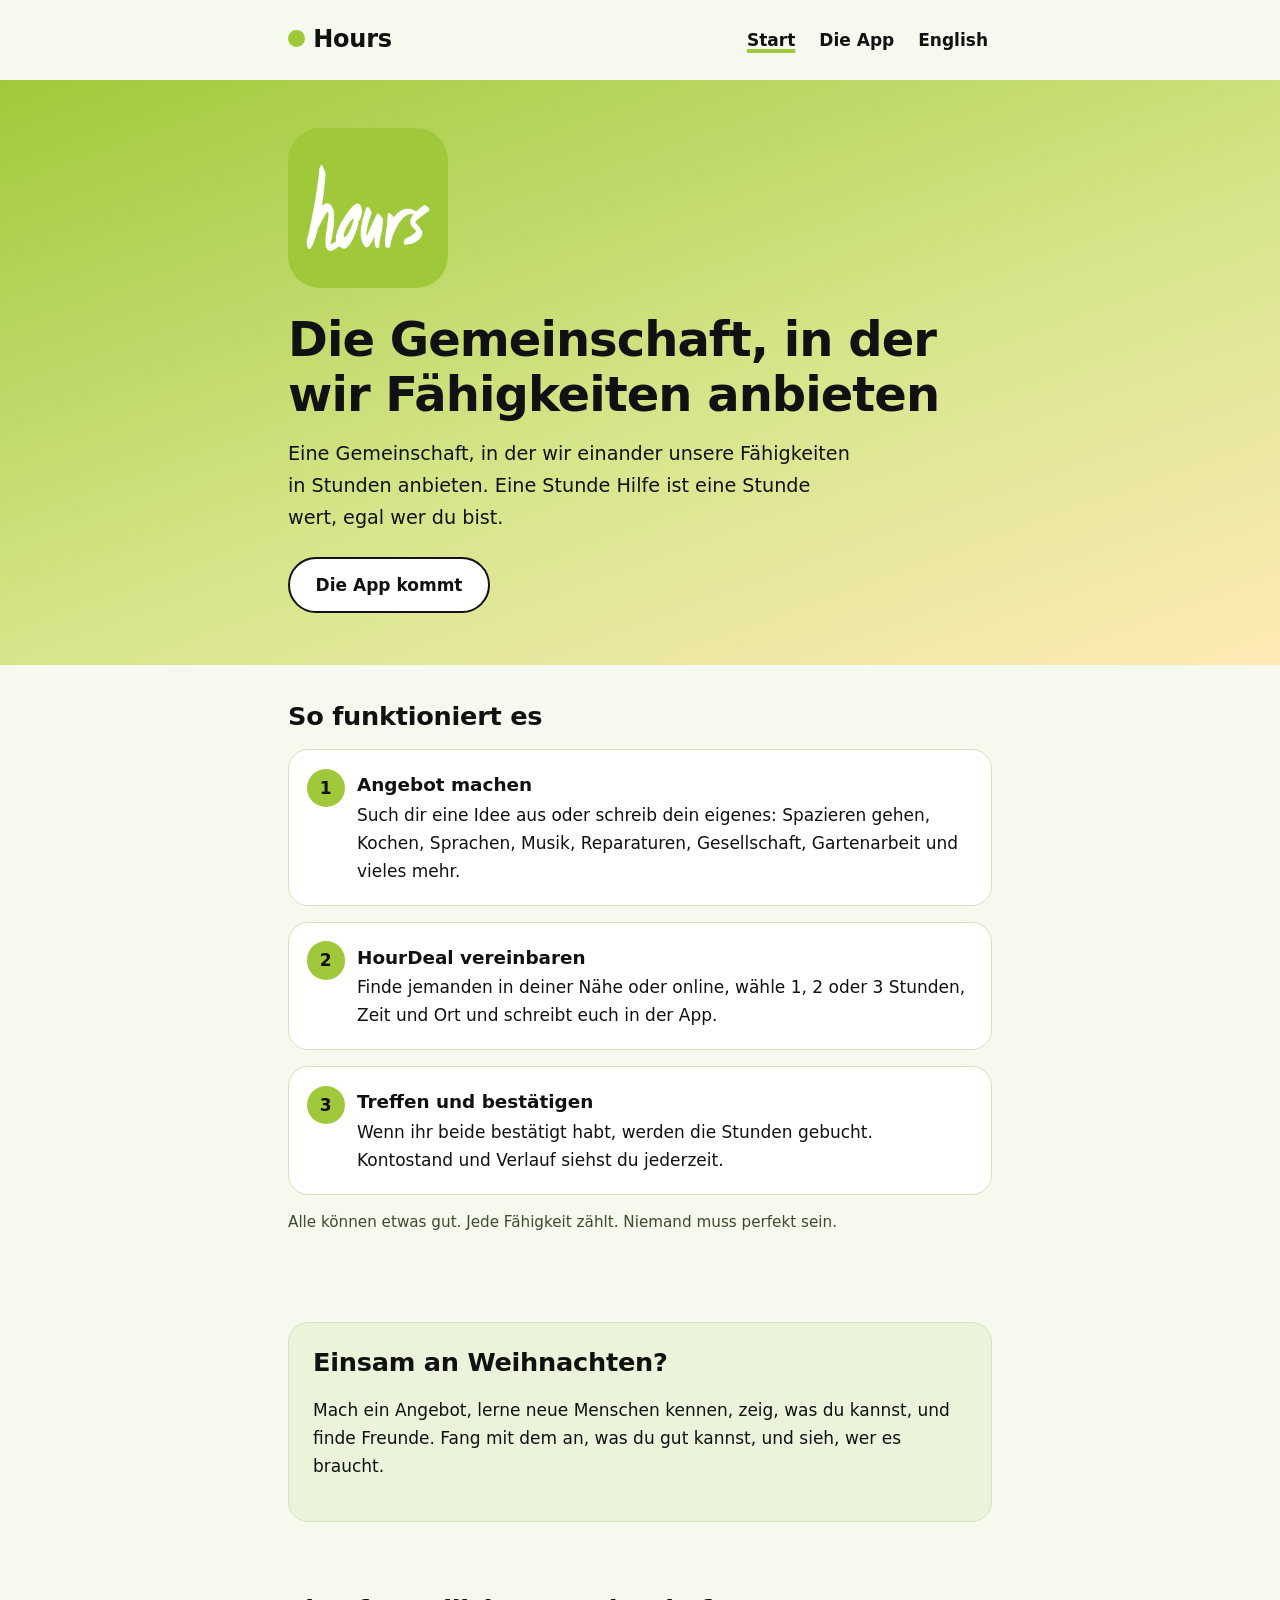
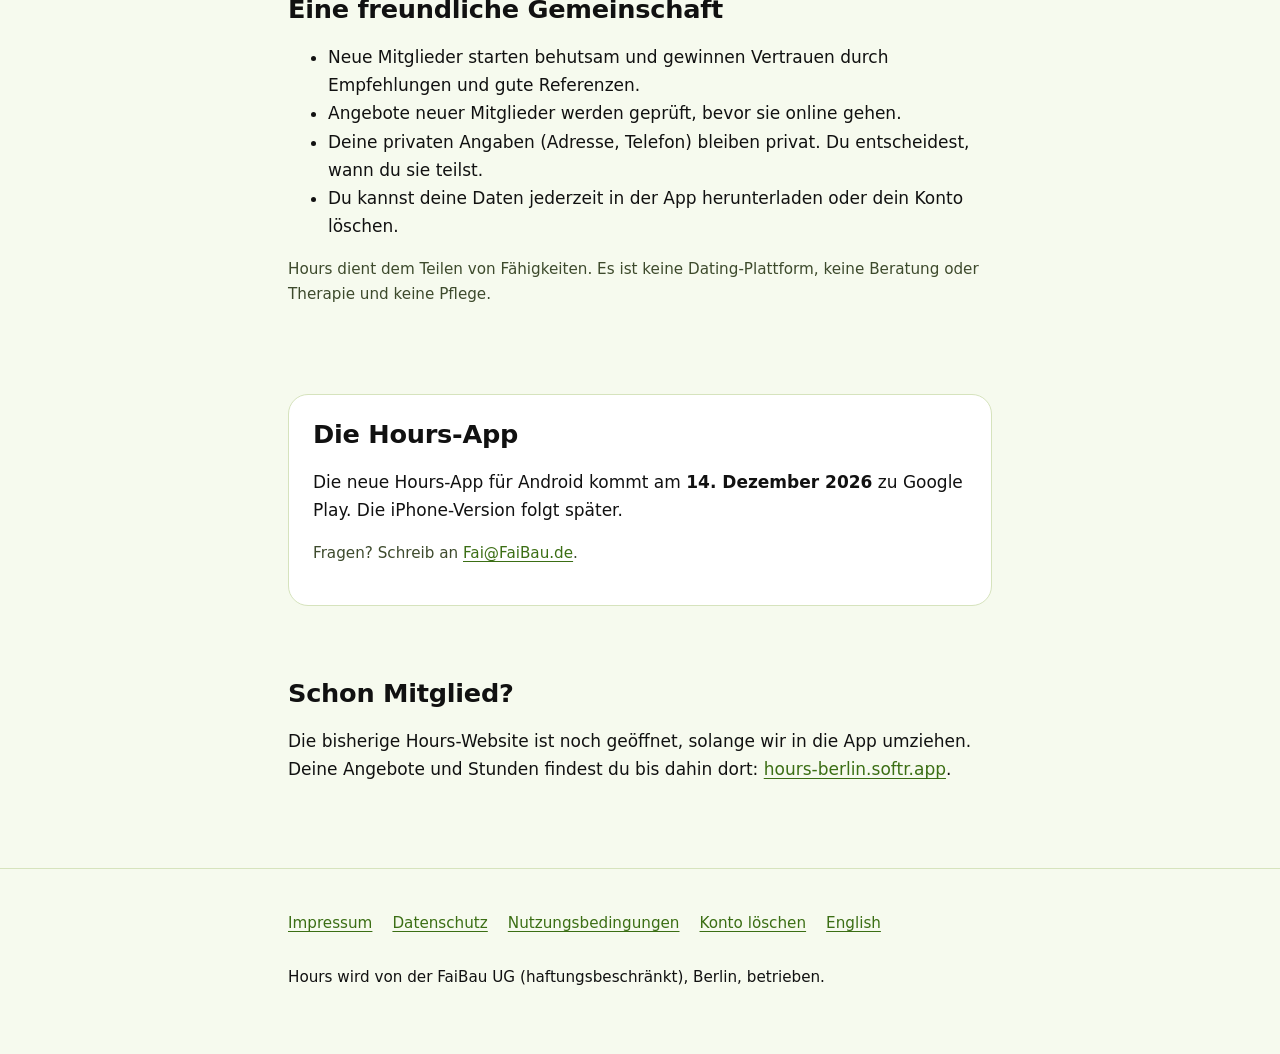
==== de/index.html @ 03f95333 "Hours website: home, legal pages, account deletion" ====
<!doctype html>
<!--
  German Hours home page (hours.berlin/de/). Published on GitHub Pages from the public repo
  FaiBau/hours-site; the source of truth is site/ in FaiBau/hours-app (docs/LANDING_PAGE.md).
-->
<html lang="de">
<head>
<meta charset="utf-8">
<meta name="viewport" content="width=device-width, initial-scale=1">
<title>Hours – die Gemeinschaft, in der wir Fähigkeiten anbieten</title>
<meta name="description" content="Hours ist die Gemeinschaft, in der wir einander unsere Fähigkeiten in Stunden anbieten. Die App kommt am 14. Dezember zu Google Play.">
<link rel="alternate" hreflang="en" href="../index.html">
<link rel="icon" href="../hours-logo.png">
<link rel="stylesheet" href="../style.css">
</head>
<body>
<a class="skip" href="#main">Zum Inhalt springen</a>
<header class="site"><div class="wrap">
  <a class="brand" href="index.html"><span aria-hidden="true"></span>Hours</a>
  <nav aria-label="Hauptmenü"><ul>
    <li><a href="index.html" aria-current="page">Start</a></li>
    <li><a href="#app">Die App</a></li>
    <li><a href="../index.html" lang="en" hreflang="en">English</a></li>
  </ul></nav>
</div></header>

<main id="main">
<div class="hero"><div class="wrap">
  <img class="logo" src="../hours-logo.png" width="160" height="160" alt="Hours-Logo: das Wort hours, handgeschrieben in Weiß auf Hellgrün">
  <h1>Die Gemeinschaft, in der wir Fähigkeiten anbieten</h1>
  <p>Eine Gemeinschaft, in der wir einander unsere Fähigkeiten in Stunden anbieten. Eine Stunde Hilfe ist eine Stunde wert, egal wer du bist.</p>
  <a class="btn" href="#app">Die App kommt</a>
</div></div>

<section aria-labelledby="how"><div class="wrap">
  <h2 id="how">So funktioniert es</h2>
  <ol class="steps">
    <li><strong>Angebot machen</strong>Such dir eine Idee aus oder schreib dein eigenes: Spazieren gehen, Kochen, Sprachen, Musik, Reparaturen, Gesellschaft, Gartenarbeit und vieles mehr.</li>
    <li><strong>HourDeal vereinbaren</strong>Finde jemanden in deiner Nähe oder online, wähle 1, 2 oder 3 Stunden, Zeit und Ort und schreibt euch in der App.</li>
    <li><strong>Treffen und bestätigen</strong>Wenn ihr beide bestätigt habt, werden die Stunden gebucht. Kontostand und Verlauf siehst du jederzeit.</li>
  </ol>
  <p class="note">Alle können etwas gut. Jede Fähigkeit zählt. Niemand muss perfekt sein.</p>
</div></section>

<section aria-labelledby="xmas"><div class="wrap">
  <div class="card soft">
    <h2 id="xmas">Einsam an Weihnachten?</h2>
    <p>Mach ein Angebot, lerne neue Menschen kennen, zeig, was du kannst, und finde Freunde. Fang mit dem an, was du gut kannst, und sieh, wer es braucht.</p>
  </div>
</div></section>

<section aria-labelledby="kind"><div class="wrap">
  <h2 id="kind">Eine freundliche Gemeinschaft</h2>
  <ul>
    <li>Neue Mitglieder starten behutsam und gewinnen Vertrauen durch Empfehlungen und gute Referenzen.</li>
    <li>Angebote neuer Mitglieder werden geprüft, bevor sie online gehen.</li>
    <li>Deine privaten Angaben (Adresse, Telefon) bleiben privat. Du entscheidest, wann du sie teilst.</li>
    <li>Du kannst deine Daten jederzeit in der App herunterladen oder dein Konto löschen.</li>
  </ul>
  <p class="note">Hours dient dem Teilen von Fähigkeiten. Es ist keine Dating-Plattform, keine Beratung oder Therapie und keine Pflege.</p>
</div></section>

<section id="app" aria-labelledby="app-h"><div class="wrap">
  <div class="card">
    <h2 id="app-h">Die Hours-App</h2>
    <p>Die neue Hours-App für Android kommt am <strong>14. Dezember 2026</strong> zu Google Play. Die iPhone-Version folgt später.</p>
    <p class="note">Fragen? Schreib an <a href="mailto:Fai@FaiBau.de">Fai@FaiBau.de</a>.</p>
  </div>
</div></section>

<section aria-labelledby="old-h"><div class="wrap">
  <h2 id="old-h">Schon Mitglied?</h2>
  <p>Die bisherige Hours-Website ist noch geöffnet, solange wir in die App umziehen. Deine Angebote und Stunden findest du bis dahin dort: <a href="https://hours-berlin.softr.app">hours-berlin.softr.app</a>.</p>
</div></section>
</main>

<footer class="site"><div class="wrap">
  <ul>
    <li><a href="impressum.html">Impressum</a></li>
    <li><a href="datenschutz.html">Datenschutz</a></li>
    <li><a href="nutzungsbedingungen.html">Nutzungsbedingungen</a></li>
    <li><a href="konto-loeschen.html">Konto löschen</a></li>
    <li><a href="../index.html" lang="en" hreflang="en">English</a></li>
  </ul>
  <p>Hours wird von der FaiBau UG (haftungsbeschränkt), Berlin, betrieben.</p>
</div></footer>
</body>
</html>
---- style.css ----
/* Hours landing page: Meadow look. Lime is a fill colour, so text on it is always ink (never white). */
:root {
  --lime: #9fc93a;
  --lime-soft: #e9f4db;
  --lime-wash: #f6faee;
  --peach: #ffeab6;
  --ink: #111111;
  --ink-soft: #3d4a2c;
  --green: #3b6e14;
  --amber-bg: #fae39e;
  --amber-text: #4a3600;
  --card: #ffffff;
  --line: #d6e3bd;
  --radius: 20px;
}
@media (prefers-color-scheme: dark) {
  :root {
    --lime-wash: #162010;
    --lime-soft: #1f2d15;
    --card: #1c2814;
    --ink: #f2f7e8;
    --ink-soft: #c9d6b3;
    --green: #b9e06a;
    --line: #34482a;
  }
}
*, *::before, *::after { box-sizing: border-box; }
html { scroll-behavior: smooth; }
@media (prefers-reduced-motion: reduce) { html { scroll-behavior: auto; } * { transition: none !important; } }
body {
  margin: 0;
  background: var(--lime-wash);
  color: var(--ink);
  font: 1.0625rem/1.65 system-ui, -apple-system, "Segoe UI", Roboto, sans-serif;
}
.skip { position: absolute; left: -999px; top: 0; background: var(--ink); color: var(--lime-wash); padding: .75rem 1rem; z-index: 10; }
.skip:focus { left: 1rem; top: 1rem; }
a { color: var(--green); text-underline-offset: .18em; }
a:focus-visible, button:focus-visible { outline: 3px solid var(--ink); outline-offset: 3px; border-radius: 6px; }
.wrap { max-width: 46rem; margin: 0 auto; padding: 0 16px; }

/* Logo in the hero. */
.hero .logo { display: block; width: 160px; height: 160px; border-radius: 32px; margin: 0 0 1.5rem; }

header.site { padding: 1rem 0; }
header.site .wrap { display: flex; flex-wrap: wrap; align-items: center; justify-content: space-between; gap: .5rem 1.25rem; }
.brand { font-weight: 800; font-size: 1.5rem; color: var(--ink); text-decoration: none; letter-spacing: -.01em; }
.brand span { display: inline-block; width: .7em; height: .7em; border-radius: 50%; background: var(--lime); margin-right: .35em; }
nav ul { list-style: none; margin: 0; padding: 0; display: flex; flex-wrap: wrap; gap: .25rem 1rem; }
nav a { display: inline-block; padding: .6rem .25rem; min-height: 48px; color: var(--ink); text-decoration: none; font-weight: 600; }
nav a:hover, nav a[aria-current="page"] { text-decoration: underline; text-decoration-color: var(--lime); text-decoration-thickness: 4px; }

.hero { background: linear-gradient(160deg, var(--lime) 0%, #d6e58a 55%, var(--peach) 100%); color: #111; padding: 3rem 0 3.25rem; }
.hero h1 { font-size: clamp(2rem, 7vw, 3rem); line-height: 1.15; margin: 0 0 1rem; letter-spacing: -.02em; }
.hero p { font-size: 1.2rem; margin: 0 0 1.5rem; max-width: 36rem; }
.hero a { color: #111; }

main section { padding: 2.25rem 0; }
h2 { font-size: 1.6rem; line-height: 1.25; margin: 0 0 1rem; letter-spacing: -.01em; }
h3 { font-size: 1.2rem; margin: 1.5rem 0 .5rem; }
.lead { color: var(--ink-soft); }

.btn { display: inline-flex; align-items: center; justify-content: center; min-height: 52px; padding: .75rem 1.6rem; border-radius: 999px; background: var(--lime); color: #111; font-weight: 700; text-decoration: none; border: 2px solid #111; }
.btn:hover { background: #b3d95a; }
.btn.placeholder { background: var(--lime-soft); color: #111; border-style: dashed; cursor: not-allowed; }
.hero .btn { background: #fff; }

.steps { list-style: none; margin: 0; padding: 0; display: grid; gap: 1rem; counter-reset: step; }
.steps li { counter-increment: step; background: var(--card); border: 1px solid var(--line); border-radius: var(--radius); padding: 1.25rem 1.25rem 1.25rem 4.25rem; position: relative; }
.steps li::before { content: counter(step); position: absolute; left: 1.1rem; top: 1.15rem; width: 2.4rem; height: 2.4rem; border-radius: 50%; background: var(--lime); color: #111; font-weight: 800; display: grid; place-items: center; }
.steps strong { display: block; font-size: 1.15rem; }

.card { background: var(--card); border: 1px solid var(--line); border-radius: var(--radius); padding: 1.5rem; }
.card.soft { background: var(--lime-soft); }
.note { font-size: .95rem; color: var(--ink-soft); }
.not-list { padding-left: 1.2rem; }

footer.site { margin-top: 2rem; padding: 2rem 0 3rem; border-top: 1px solid var(--line); font-size: .95rem; }
footer.site ul { list-style: none; margin: 0 0 1rem; padding: 0; display: flex; flex-wrap: wrap; gap: 0 1.25rem; }
footer.site a { display: inline-block; padding: .6rem 0; min-height: 48px; }

/* Legal pages */
.legal h1 { font-size: 2rem; margin: 1.5rem 0 .5rem; }
.legal table { border-collapse: collapse; width: 100%; font-size: .95rem; margin: 1rem 0; }
.legal th, .legal td { text-align: left; vertical-align: top; padding: .6rem .7rem; border: 1px solid var(--line); }
.legal th { background: var(--lime-soft); }
.table-scroll { overflow-x: auto; }
.legal dl { display: grid; grid-template-columns: 1fr; gap: .15rem 1rem; }
.legal dt { font-weight: 700; margin-top: .9rem; }
.legal dd { margin: 0; }
@media (min-width: 40rem) { .legal dl { grid-template-columns: 14rem 1fr; } .legal dt { margin-top: 0; } }
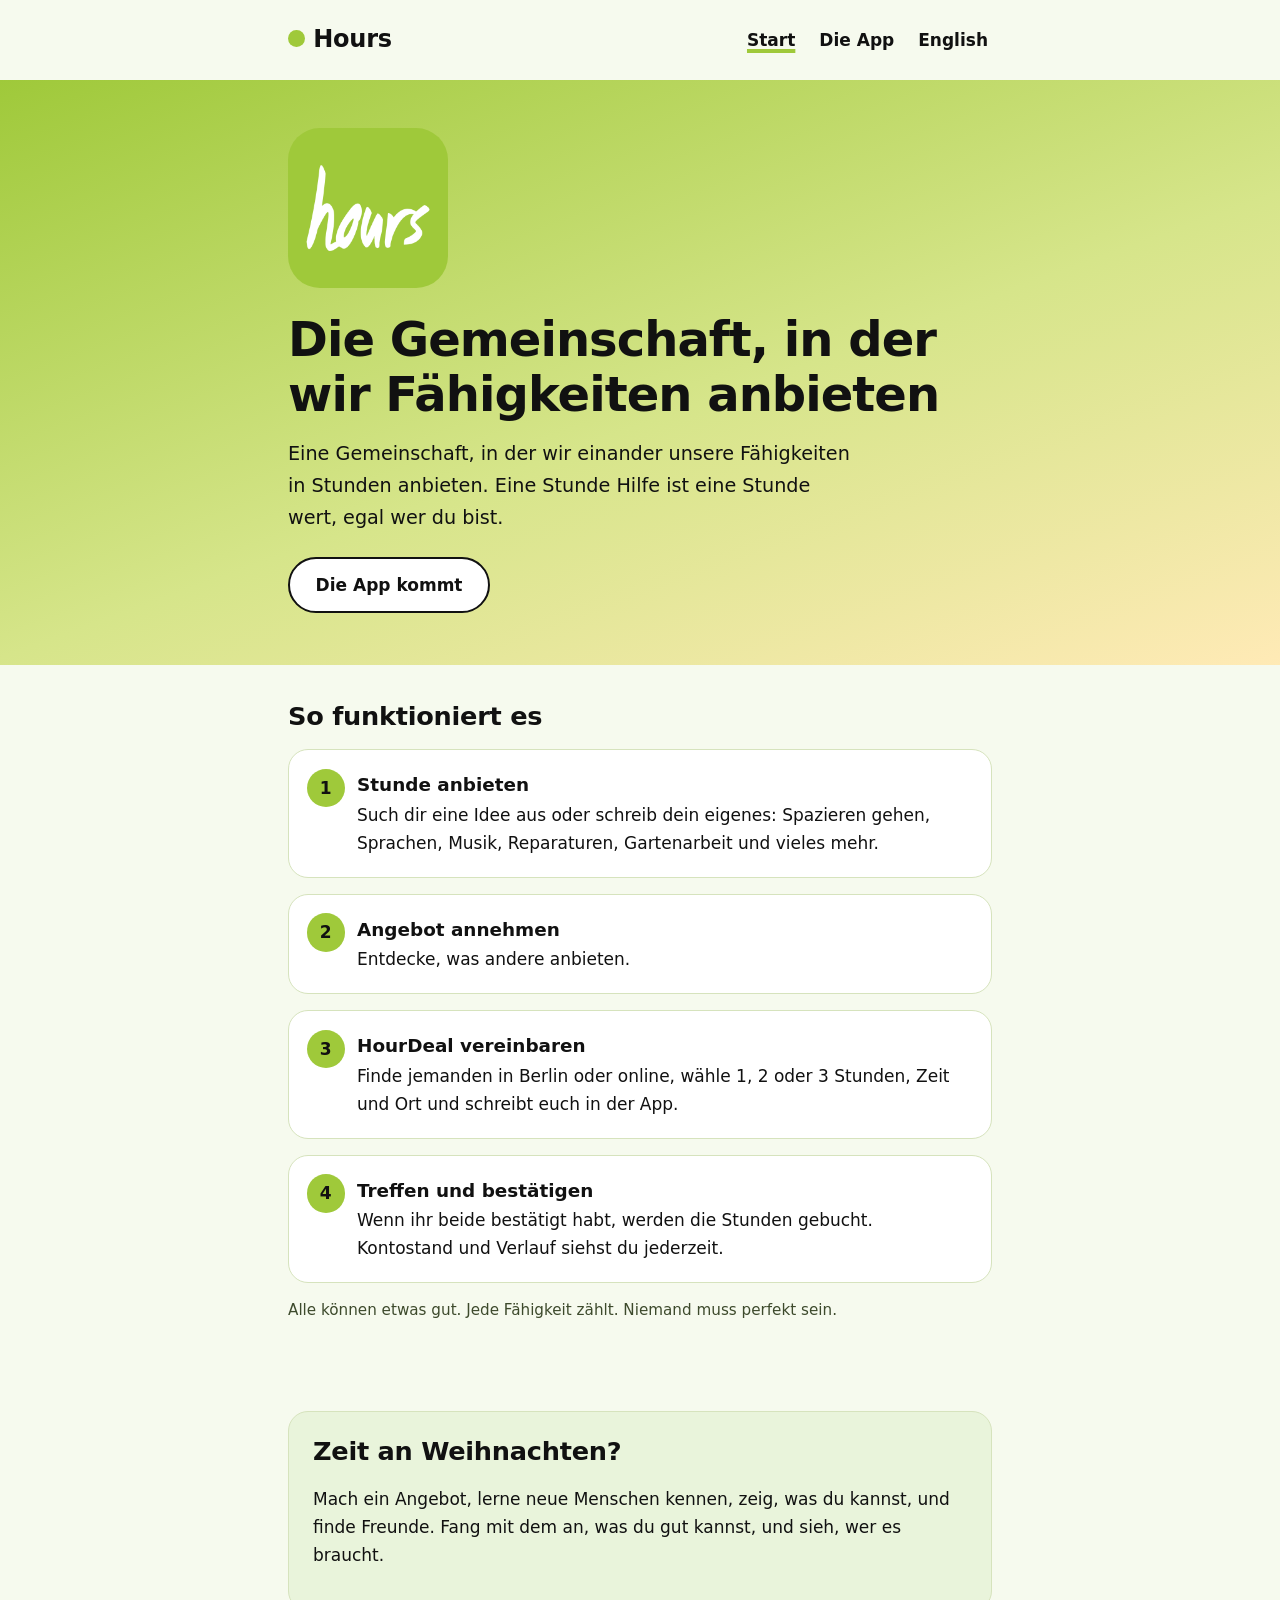
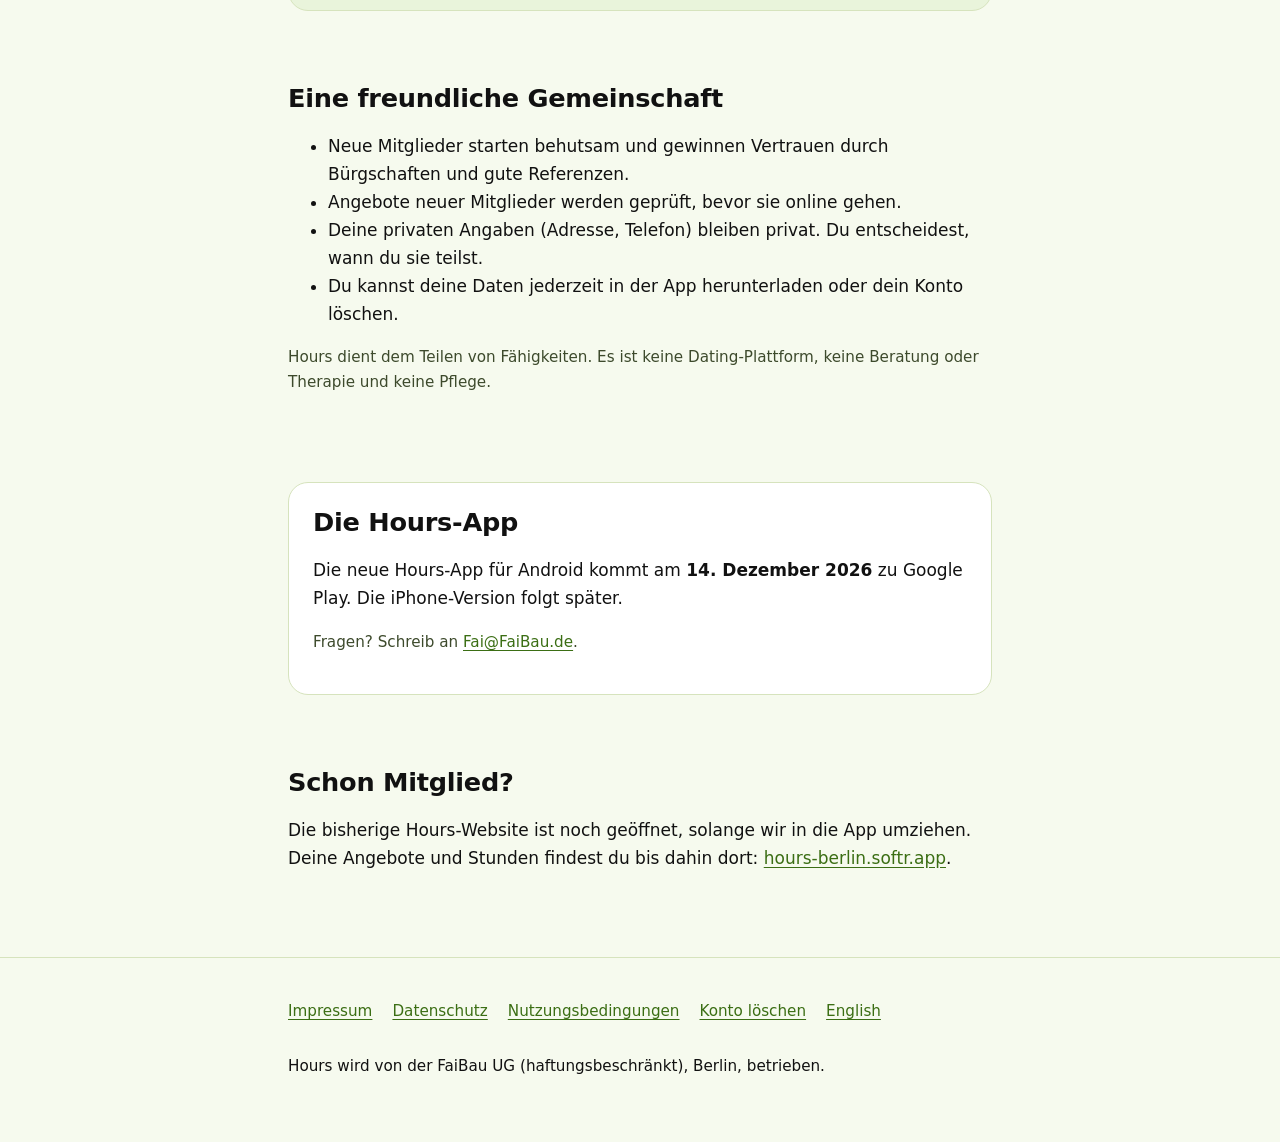
==== commit a7b3af08: "Owner's text review (27 Nov 2026): wording on home, terms, privacy, imprint and delete pages - "Got " ====
--- a/de/index.html
+++ b/de/index.html
@@ -35,8 +35,9 @@
 <section aria-labelledby="how"><div class="wrap">
   <h2 id="how">So funktioniert es</h2>
   <ol class="steps">
-    <li><strong>Angebot machen</strong>Such dir eine Idee aus oder schreib dein eigenes: Spazieren gehen, Kochen, Sprachen, Musik, Reparaturen, Gesellschaft, Gartenarbeit und vieles mehr.</li>
-    <li><strong>HourDeal vereinbaren</strong>Finde jemanden in deiner Nähe oder online, wähle 1, 2 oder 3 Stunden, Zeit und Ort und schreibt euch in der App.</li>
+    <li><strong>Stunde anbieten</strong>Such dir eine Idee aus oder schreib dein eigenes: Spazieren gehen, Sprachen, Musik, Reparaturen, Gartenarbeit und vieles mehr.</li>
+    <li><strong>Angebot annehmen</strong>Entdecke, was andere anbieten.</li>
+    <li><strong>HourDeal vereinbaren</strong>Finde jemanden in Berlin oder online, wähle 1, 2 oder 3 Stunden, Zeit und Ort und schreibt euch in der App.</li>
     <li><strong>Treffen und bestätigen</strong>Wenn ihr beide bestätigt habt, werden die Stunden gebucht. Kontostand und Verlauf siehst du jederzeit.</li>
   </ol>
   <p class="note">Alle können etwas gut. Jede Fähigkeit zählt. Niemand muss perfekt sein.</p>
@@ -44,7 +45,7 @@
 
 <section aria-labelledby="xmas"><div class="wrap">
   <div class="card soft">
-    <h2 id="xmas">Einsam an Weihnachten?</h2>
+    <h2 id="xmas">Zeit an Weihnachten?</h2>
     <p>Mach ein Angebot, lerne neue Menschen kennen, zeig, was du kannst, und finde Freunde. Fang mit dem an, was du gut kannst, und sieh, wer es braucht.</p>
   </div>
 </div></section>
@@ -52,7 +53,7 @@
 <section aria-labelledby="kind"><div class="wrap">
   <h2 id="kind">Eine freundliche Gemeinschaft</h2>
   <ul>
-    <li>Neue Mitglieder starten behutsam und gewinnen Vertrauen durch Empfehlungen und gute Referenzen.</li>
+    <li>Neue Mitglieder starten behutsam und gewinnen Vertrauen durch Bürgschaften und gute Referenzen.</li>
     <li>Angebote neuer Mitglieder werden geprüft, bevor sie online gehen.</li>
     <li>Deine privaten Angaben (Adresse, Telefon) bleiben privat. Du entscheidest, wann du sie teilst.</li>
     <li>Du kannst deine Daten jederzeit in der App herunterladen oder dein Konto löschen.</li>
